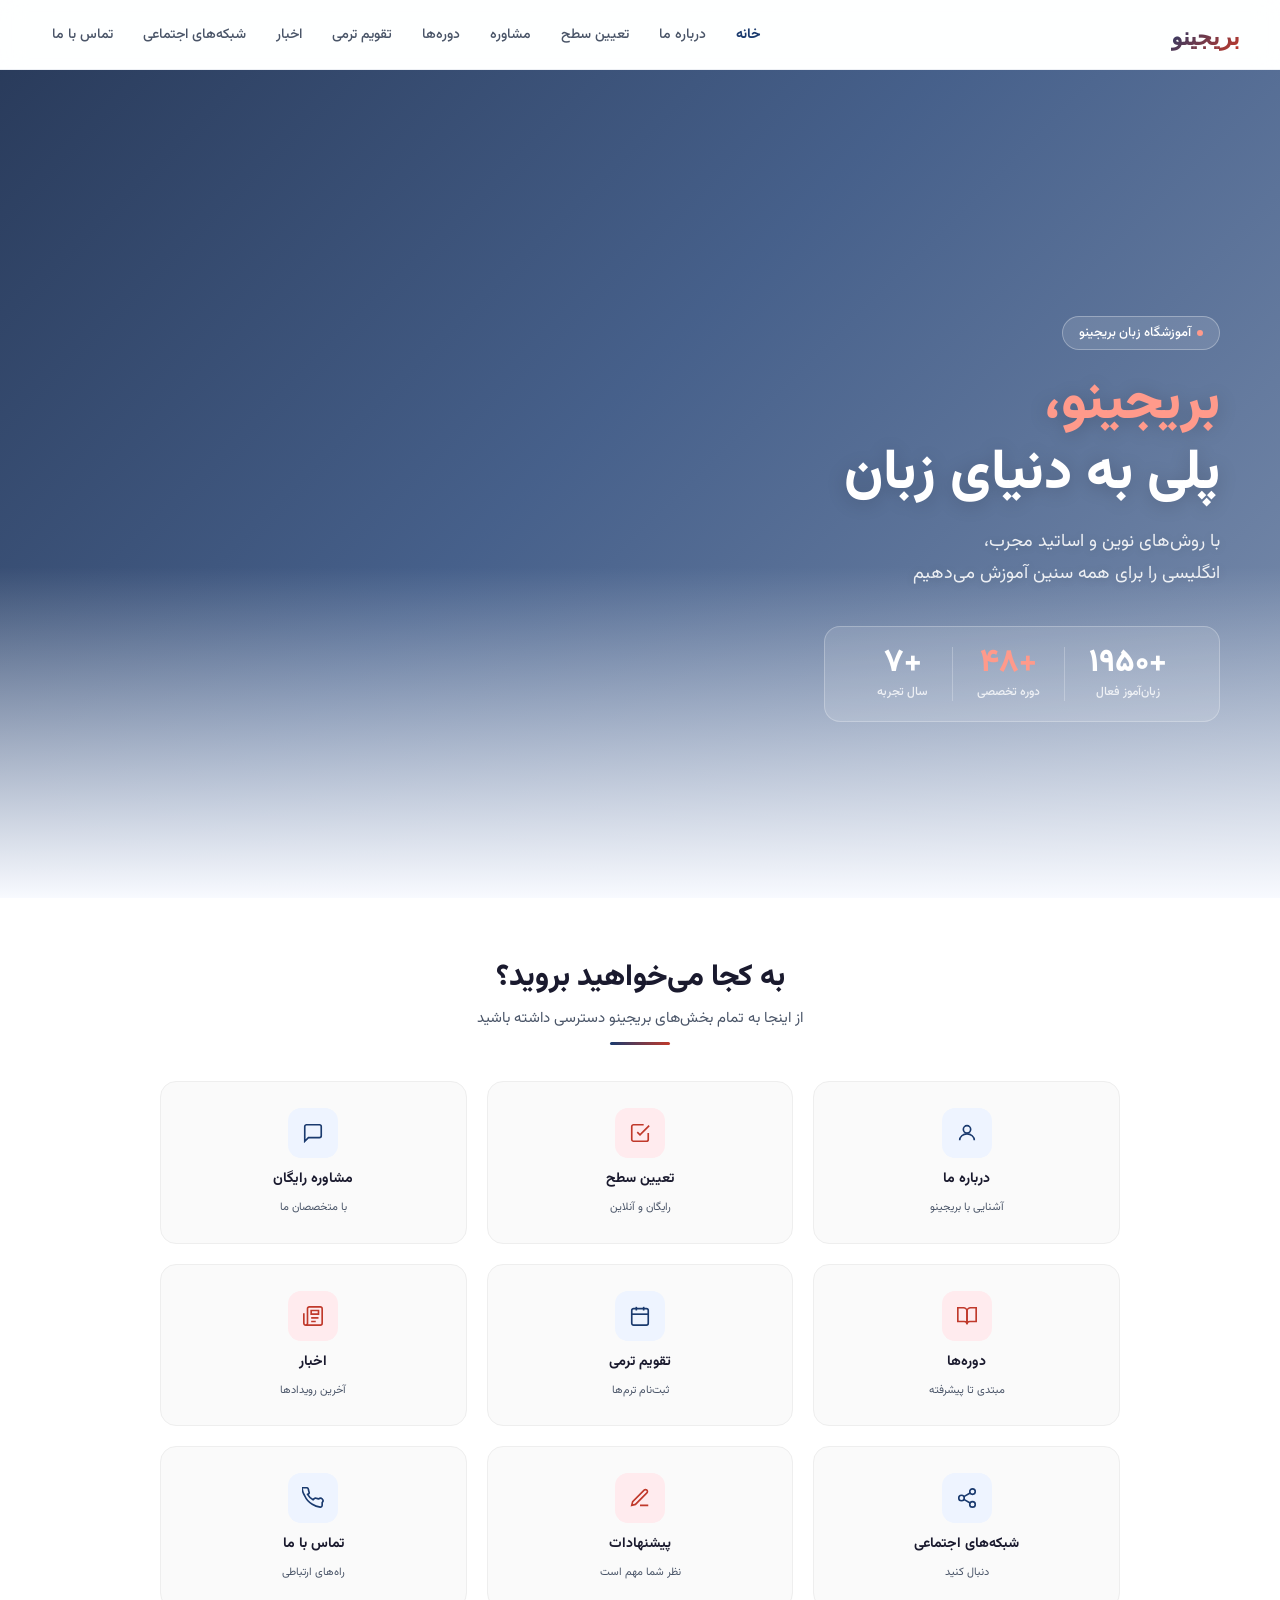
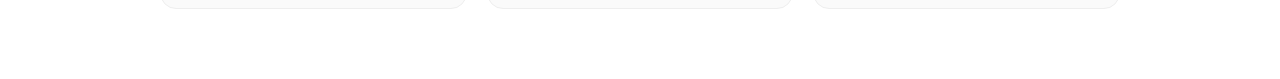
==== index.html @ b52a4952 "Add files via upload" ====
<!DOCTYPE html>
<html lang="fa" dir="rtl">
<head>
<meta charset="UTF-8">
<meta name="viewport" content="width=device-width, initial-scale=1.0">
<title>بریجینو | آموزشگاه زبان انگلیسی</title>
<meta name="description" content="بریجینو — آموزشگاه زبان انگلیسی در گلپایگان. تعیین سطح رایگان، دوره‌های مبتدی تا پیشرفته، آموزش آنلاین و حضوری.">
<link rel="preconnect" href="https://fonts.googleapis.com">
<link rel="preconnect" href="https://fonts.gstatic.com" crossorigin>
<link href="https://fonts.googleapis.com/css2?family=Vazirmatn:wght@300;400;500;600;700;800&family=Playfair+Display:ital,wght@0,700;1,400&display=swap" rel="stylesheet">
<style>
*, *::before, *::after { margin: 0; padding: 0; box-sizing: border-box; }
:root {
  --blue: #1A3A6E;
  --red: #C0392B;
  --text: #1A1A2E;
  --sub: #4A5568;
  --font: 'Vazirmatn', sans-serif;
}
html { scroll-behavior: smooth; }
body {
  font-family: var(--font);
  direction: rtl;
  background: #F8FAFF;
  color: var(--text);
  overflow-x: hidden;
}

/* ─── Navbar: استایل از navbar.js تزریق می‌شود ─── */

/* ─── Hero با عکس پس‌زمینه ─── */
.hero {
  position: relative;
  min-height: 92vh;
  display: flex; align-items: center;
  padding-top: 70px;
  overflow: hidden;
}
.hero-bg {
  position: absolute; inset: 0;
  background-image:
    linear-gradient(135deg, rgba(13,33,69,0.88) 0%, rgba(26,58,110,0.80) 45%, rgba(26,58,110,0.55) 100%),
    url('https://images.unsplash.com/photo-1503676260728-1c00da094a0b?auto=format&fit=crop&w=1600&q=80');
  background-size: cover;
  background-position: center 30%;
  z-index: 0;
}
.hero-bg::after {
  content: '';
  position: absolute; inset: 0;
  background: linear-gradient(180deg, transparent 60%, #F8FAFF 100%);
}
.hero-content {
  position: relative; z-index: 10;
  max-width: 680px;
  padding: 60px 60px 60px 40px;
  animation: fadeUp 0.8s cubic-bezier(0.16,1,0.3,1) both;
}
.hero-badge {
  display: inline-flex; align-items: center; gap: 6px;
  background: rgba(255,255,255,0.12);
  backdrop-filter: blur(8px);
  border: 1px solid rgba(255,255,255,0.3);
  border-radius: 20px; padding: 6px 16px;
  font-size: 13px; color: #fff; font-weight: 500;
  margin-bottom: 20px;
  animation: fadeUp 0.6s ease 0.1s both;
}
.hero-badge span { width: 6px; height: 6px; background: #ff9a8b; border-radius: 50%; animation: pulse 2s infinite; }
.hero-title {
  font-size: 56px; font-weight: 800; line-height: 1.25;
  color: #FFFFFF; margin-bottom: 16px;
  animation: fadeUp 0.7s ease 0.2s both;
  text-shadow: 0 2px 20px rgba(0,0,0,0.2);
}
.hero-title .brand { color: #ff9a8b; }
.hero-sub {
  font-size: 18px; color: rgba(255,255,255,0.88); line-height: 1.8;
  margin-bottom: 36px;
  animation: fadeUp 0.7s ease 0.3s both;
  text-shadow: 0 1px 10px rgba(0,0,0,0.15);
}

.hero-stats {
  display: flex; align-items: center; gap: 0;
  animation: fadeUp 0.7s ease 0.4s both;
  background: rgba(255,255,255,0.12);
  backdrop-filter: blur(12px);
  border: 1px solid rgba(255,255,255,0.25);
  border-radius: 16px;
  padding: 20px 28px;
  width: fit-content;
}
.stat { text-align: center; padding: 0 24px; }
.stat:not(:last-child) { border-left: 1px solid rgba(255,255,255,0.25); }
.stat-num {
  font-family: var(--font);
  font-size: 32px; font-weight: 800; color: #FFFFFF;
  line-height: 1; margin-bottom: 4px;
}
.stat-num.red { color: #ff9a8b; }
.stat-label { font-size: 12px; color: rgba(255,255,255,0.8); font-weight: 500; }

/* ─── کاروسل ناوبری (مثل کانون) ─── */
.carousel-wrap {
  padding: 56px 60px 70px;
  background: #fff;
}
.carousel-header {
  text-align: center; margin-bottom: 36px;
}
.carousel-header h2 { font-size: 30px; font-weight: 800; color: var(--text); margin-bottom: 6px; }
.carousel-header p { font-size: 15px; color: var(--sub); }
.section-line {
  width: 60px; height: 3px;
  background: linear-gradient(90deg, var(--blue), var(--red));
  border-radius: 2px; margin: 12px auto 0;
}

.cards-grid {
  display: grid;
  grid-template-columns: repeat(3, 1fr);
  gap: 20px;
  max-width: 960px;
  margin: 0 auto;
}
.nav-card {
  background: #FAFAFA;
  border: 1px solid #EEEEEE;
  border-radius: 16px;
  padding: 26px 20px;
  text-align: center;
  text-decoration: none;
  color: var(--text);
  transition: all 0.3s cubic-bezier(0.16,1,0.3,1);
  display: flex; flex-direction: column; align-items: center; gap: 10px;
  position: relative; overflow: hidden;
}
.nav-card::before {
  content: ''; position: absolute; bottom: 0; right: 0; left: 0; height: 3px;
  background: linear-gradient(90deg, var(--blue), var(--red));
  transform: scaleX(0); transform-origin: right; transition: transform 0.3s ease;
}
.nav-card:hover { transform: translateY(-6px); box-shadow: 0 12px 32px rgba(26,58,110,0.10); border-color: transparent; }
.nav-card:hover::before { transform: scaleX(1); }
.nav-card:hover .card-icon { background: var(--blue); }
.nav-card:hover .card-icon svg { stroke: #fff; }
.nav-card.red-accent:hover .card-icon { background: var(--red); }
.nav-card.red-accent:hover .card-icon svg { stroke: #fff; }
.card-icon {
  width: 50px; height: 50px; background: #EEF4FF; border-radius: 13px;
  display: flex; align-items: center; justify-content: center;
  transition: all 0.3s; flex-shrink: 0;
}
.nav-card.red-accent .card-icon { background: #FFEBEE; }
.card-icon svg { width: 22px; height: 22px; stroke: var(--blue); fill: none; stroke-width: 1.8; transition: all 0.3s; }
.nav-card.red-accent .card-icon svg { stroke: var(--red); }
.card-title { font-size: 14px; font-weight: 700; color: var(--text); }
.card-desc { font-size: 11px; color: var(--sub); line-height: 1.5; }



@keyframes fadeUp { from { opacity:0; transform:translateY(30px); } to { opacity:1; transform:translateY(0); } }
@keyframes pulse { 0%,100%{opacity:1;transform:scale(1)} 50%{opacity:0.5;transform:scale(0.8)} }
.reveal { opacity:0; transform:translateY(30px); transition: all 0.7s cubic-bezier(0.16,1,0.3,1); }
.reveal.visible { opacity:1; transform:translateY(0); }

@media(max-width:768px){
  .navbar { padding: 0 20px; }
  .nav-links { display: none; }
  .hamburger { display: flex; }
  .hero { min-height: 85vh; }
  .hero-content { padding: 40px 20px; }
  .hero-title { font-size: 34px; }
  .hero-sub { font-size: 15px; }
  .hero-stats { padding: 16px 18px; flex-wrap: wrap; }
  .stat { padding: 8px 12px; }
  .stat-num { font-size: 22px; }
  .carousel-wrap { padding: 44px 16px 50px; }
  .cards-grid { grid-template-columns: 1fr 1fr; gap: 12px; }
  .nav-card { padding: 18px 14px; }
}
</style>
</head>
<body>

<script src="navbar.js"></script>

<!-- ─── Hero با عکس بچه‌ها ─── -->
<section class="hero" id="hero">
  <div class="hero-bg"></div>
  <div class="hero-content">
    <div class="hero-badge"><span></span> آموزشگاه زبان بریجینو</div>
    <h1 class="hero-title"><span class="brand">بریجینو،</span><br>پلی به دنیای زبان</h1>
    <p class="hero-sub">با روش‌های نوین و اساتید مجرب،<br>انگلیسی را برای همه سنین آموزش می‌دهیم</p>
    <div class="hero-stats">
      <div class="stat"><div class="stat-num" id="c1">۰</div><div class="stat-label">زبان‌آموز فعال</div></div>
      <div class="stat"><div class="stat-num red" id="c2">۰</div><div class="stat-label">دوره تخصصی</div></div>
      <div class="stat"><div class="stat-num" id="c3">۰</div><div class="stat-label">سال تجربه</div></div>
    </div>
  </div>
</section>

<!-- ─── کاروسل ناوبری ─── -->
<section class="carousel-wrap">
  <div class="carousel-header reveal">
    <h2>به کجا می‌خواهید بروید؟</h2>
    <p>از اینجا به تمام بخش‌های بریجینو دسترسی داشته باشید</p>
    <div class="section-line"></div>
  </div>

  <div class="cards-grid reveal">
    <a href="about.html" class="nav-card">
          <div class="card-icon"><svg viewBox="0 0 24 24"><circle cx="12" cy="8" r="4"/><path d="M4 20c0-4 3.6-7 8-7s8 3 8 7"/></svg></div>
          <div class="card-title">درباره ما</div>
          <div class="card-desc">آشنایی با بریجینو</div>
        </a>

        <a href="level-test.html" class="nav-card red-accent">
          <div class="card-icon"><svg viewBox="0 0 24 24"><path d="M9 11l3 3L22 4"/><path d="M21 12v7a2 2 0 01-2 2H5a2 2 0 01-2-2V5a2 2 0 012-2h11"/></svg></div>
          <div class="card-title">تعیین سطح</div>
          <div class="card-desc">رایگان و آنلاین</div>
        </a>

        <a href="consultation.html" class="nav-card">
          <div class="card-icon"><svg viewBox="0 0 24 24"><path d="M21 15a2 2 0 01-2 2H7l-4 4V5a2 2 0 012-2h14a2 2 0 012 2z"/></svg></div>
          <div class="card-title">مشاوره رایگان</div>
          <div class="card-desc">با متخصصان ما</div>
        </a>

        <a href="courses.html" class="nav-card red-accent">
          <div class="card-icon"><svg viewBox="0 0 24 24"><path d="M2 3h6a4 4 0 014 4v14a3 3 0 00-3-3H2z"/><path d="M22 3h-6a4 4 0 00-4 4v14a3 3 0 013-3h7z"/></svg></div>
          <div class="card-title">دوره‌ها</div>
          <div class="card-desc">مبتدی تا پیشرفته</div>
        </a>

        <a href="calendar.html" class="nav-card">
          <div class="card-icon"><svg viewBox="0 0 24 24"><rect x="3" y="4" width="18" height="18" rx="2"/><line x1="16" y1="2" x2="16" y2="6"/><line x1="8" y1="2" x2="8" y2="6"/><line x1="3" y1="10" x2="21" y2="10"/></svg></div>
          <div class="card-title">تقویم ترمی</div>
          <div class="card-desc">ثبت‌نام ترم‌ها</div>
        </a>

        <a href="news.html" class="nav-card red-accent">
          <div class="card-icon"><svg viewBox="0 0 24 24"><path d="M4 22h16a2 2 0 002-2V4a2 2 0 00-2-2H8a2 2 0 00-2 2v16a2 2 0 01-2 2zm0 0a2 2 0 01-2-2V9"/><path d="M18 14h-8M15 18h-5M10 6h8v4h-8z"/></svg></div>
          <div class="card-title">اخبار</div>
          <div class="card-desc">آخرین رویدادها</div>
        </a>

        <a href="social.html" class="nav-card">
          <div class="card-icon"><svg viewBox="0 0 24 24"><circle cx="18" cy="5" r="3"/><circle cx="6" cy="12" r="3"/><circle cx="18" cy="19" r="3"/><line x1="8.59" y1="13.51" x2="15.42" y2="17.49"/><line x1="15.41" y1="6.51" x2="8.59" y2="10.49"/></svg></div>
          <div class="card-title">شبکه‌های اجتماعی</div>
          <div class="card-desc">دنبال کنید</div>
        </a>

        <a href="feedback.html" class="nav-card red-accent">
          <div class="card-icon"><svg viewBox="0 0 24 24"><path d="M12 20h9"/><path d="M16.5 3.5a2.121 2.121 0 013 3L7 19l-4 1 1-4L16.5 3.5z"/></svg></div>
          <div class="card-title">پیشنهادات</div>
          <div class="card-desc">نظر شما مهم است</div>
        </a>

        <a href="contact.html" class="nav-card">
          <div class="card-icon"><svg viewBox="0 0 24 24"><path d="M22 16.92v3a2 2 0 01-2.18 2 19.79 19.79 0 01-8.63-3.07A19.5 19.5 0 013.07 9.81a19.79 19.79 0 01-3.07-8.63A2 2 0 012 .84h3a2 2 0 012 1.72 12.84 12.84 0 00.7 2.81 2 2 0 01-.45 2.11L6.09 8a16 16 0 006 6l1.27-1.27a2 2 0 012.11-.45 12.84 12.84 0 002.81.7A2 2 0 0122 16.92z"/></svg></div>
          <div class="card-title">تماس با ما</div>
          <div class="card-desc">راه‌های ارتباطی</div>
        </a>

  </div>
</section>

<script>
// ─── Counter animation ───
function animateCounter(el, target) {
  let start = 0;
  const persianDigits = ['۰','۱','۲','۳','۴','۵','۶','۷','۸','۹'];
  const toPersian = n => String(n).replace(/\d/g, d => persianDigits[d]);
  const duration = 2000;
  const step = timestamp => {
    if (!start) start = timestamp;
    const progress = Math.min((timestamp - start) / duration, 1);
    const ease = 1 - Math.pow(1 - progress, 3);
    el.textContent = '+' + toPersian(Math.floor(ease * target));
    if (progress < 1) requestAnimationFrame(step);
    else el.textContent = '+' + toPersian(target);
  };
  requestAnimationFrame(step);
}
const statsObserver = new IntersectionObserver((entries) => {
  entries.forEach(entry => {
    if (entry.isIntersecting) {
      animateCounter(document.getElementById('c1'), 2000);
      animateCounter(document.getElementById('c2'), 50);
      animateCounter(document.getElementById('c3'), 8);
      statsObserver.disconnect();
    }
  });
}, { threshold: 0.5 });
statsObserver.observe(document.querySelector('.hero-stats'));

// navbar scroll و منوی موبایل توسط navbar.js مدیریت می‌شود

const revealObserver = new IntersectionObserver((entries) => {
  entries.forEach((entry, i) => {
    if (entry.isIntersecting) setTimeout(() => entry.target.classList.add('visible'), i * 80);
  });
}, { threshold: 0.1 });
document.querySelectorAll('.reveal').forEach(el => revealObserver.observe(el));
</script>
</body>
</html>
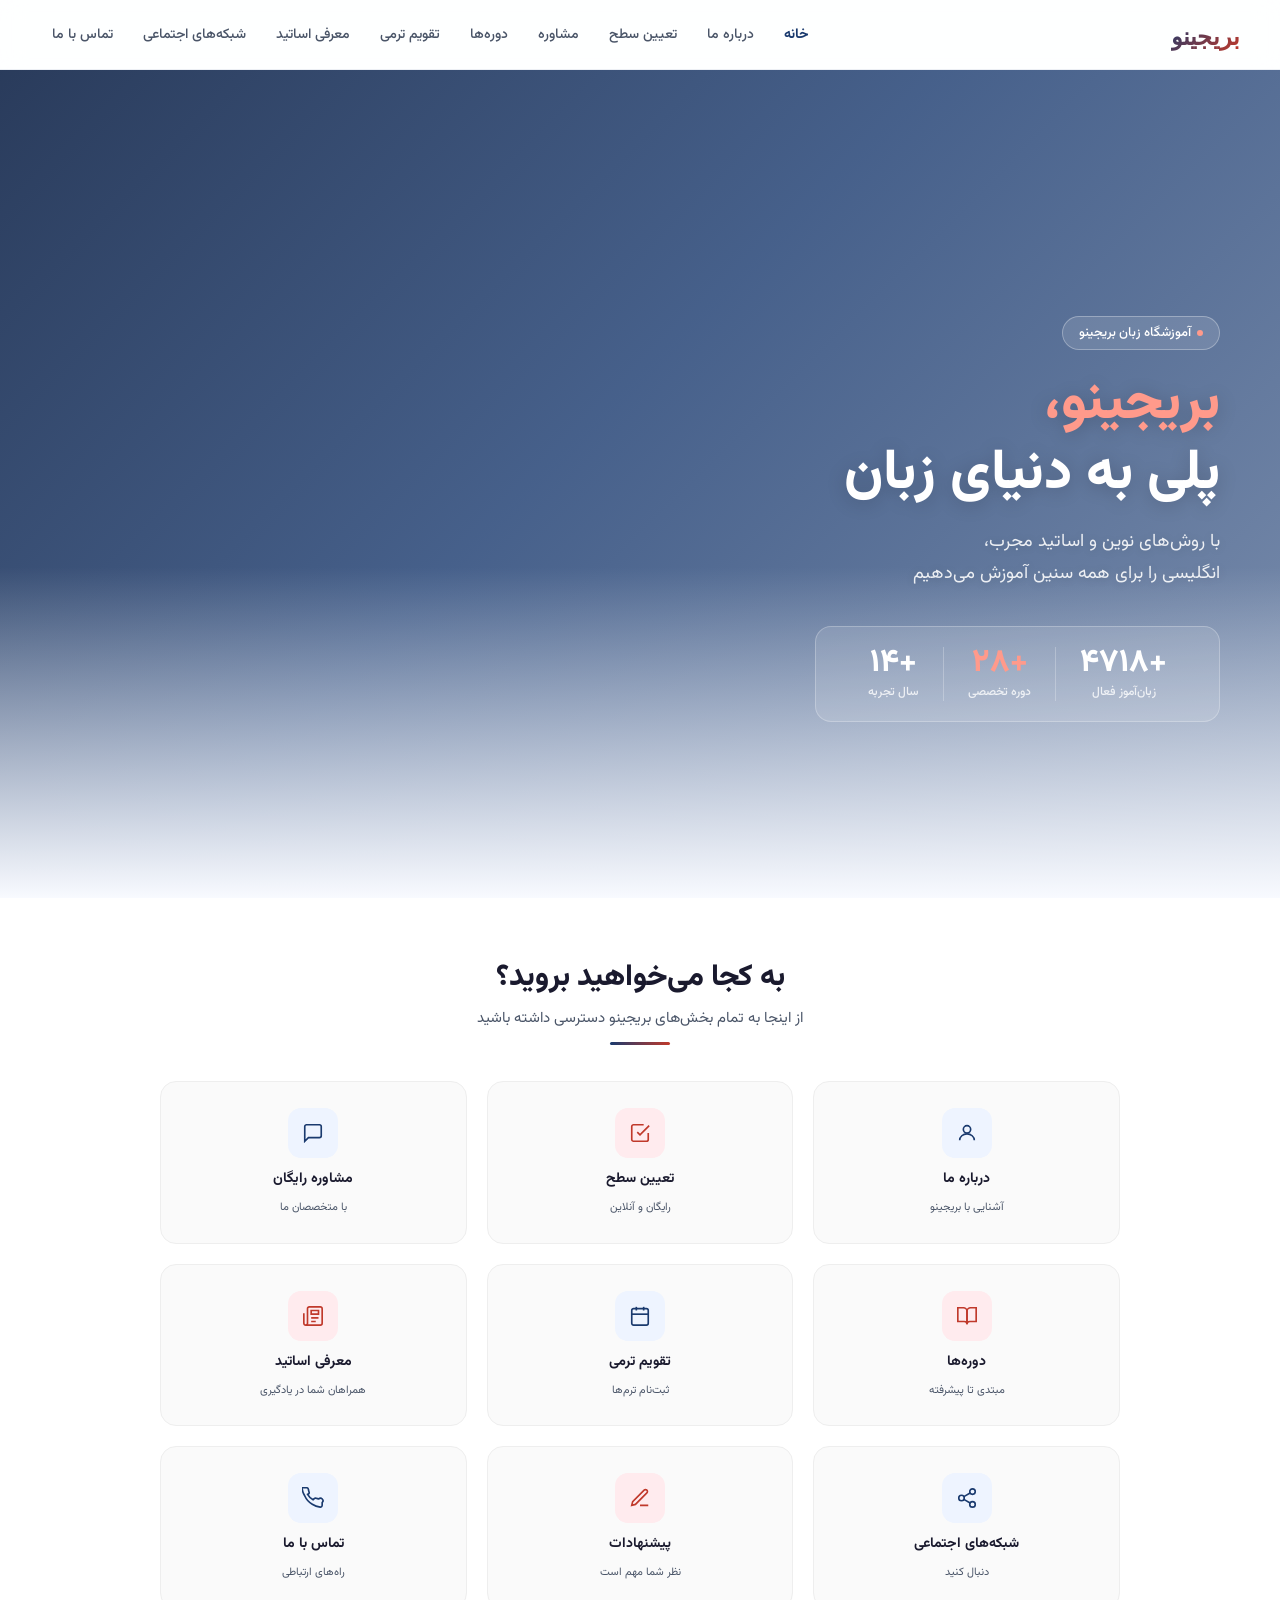
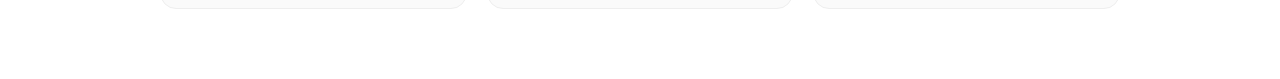
==== commit 0c64e9cd: "Add files via upload" ====
--- a/index.html
+++ b/index.html
@@ -242,8 +242,8 @@
 
         <a href="news.html" class="nav-card red-accent">
           <div class="card-icon"><svg viewBox="0 0 24 24"><path d="M4 22h16a2 2 0 002-2V4a2 2 0 00-2-2H8a2 2 0 00-2 2v16a2 2 0 01-2 2zm0 0a2 2 0 01-2-2V9"/><path d="M18 14h-8M15 18h-5M10 6h8v4h-8z"/></svg></div>
-          <div class="card-title">اخبار</div>
-          <div class="card-desc">آخرین رویدادها</div>
+          <div class="card-title">معرفی اساتید</div>
+          <div class="card-desc">همراهان شما در یادگیری</div>
         </a>
 
         <a href="social.html" class="nav-card">
@@ -287,9 +287,9 @@
 const statsObserver = new IntersectionObserver((entries) => {
   entries.forEach(entry => {
     if (entry.isIntersecting) {
-      animateCounter(document.getElementById('c1'), 2000);
-      animateCounter(document.getElementById('c2'), 50);
-      animateCounter(document.getElementById('c3'), 8);
+      animateCounter(document.getElementById('c1'), 5000);
+      animateCounter(document.getElementById('c2'), 30);
+      animateCounter(document.getElementById('c3'), 15);
       statsObserver.disconnect();
     }
   });
